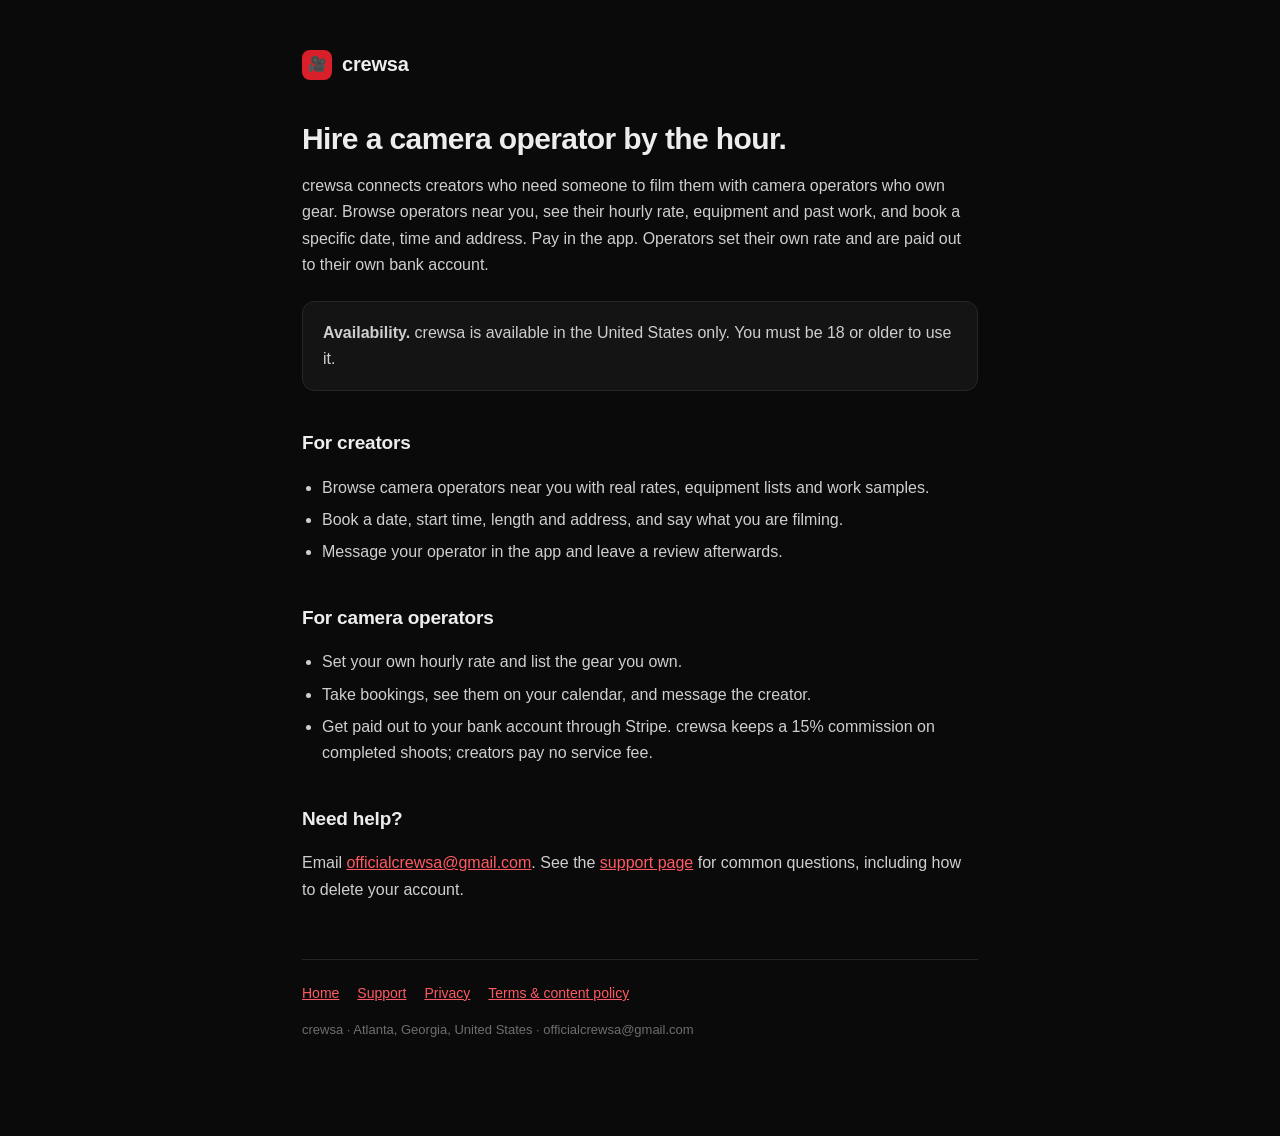
==== index.html @ b3a7b1f4 "crewsa website: support, privacy, terms, payout return pages" ====
<!doctype html><html lang="en"><head><meta charset="utf-8"><meta name="viewport" content="width=device-width,initial-scale=1"><link rel="stylesheet" href="_style.css"><title>crewsa — hire a camera operator by the hour</title></head>
<body><div class="wrap"><header><div class="mark">&#127909;</div><div class="brand">crewsa</div></header>
<h1>Hire a camera operator by the hour.</h1>
<p>crewsa connects creators who need someone to film them with camera operators who own gear. Browse operators near you, see their hourly rate, equipment and past work, and book a specific date, time and address. Pay in the app. Operators set their own rate and are paid out to their own bank account.</p>
<div class="card"><p style="margin:0"><strong>Availability.</strong> crewsa is available in the United States only. You must be 18 or older to use it.</p></div>
<h2>For creators</h2>
<ul><li>Browse camera operators near you with real rates, equipment lists and work samples.</li><li>Book a date, start time, length and address, and say what you are filming.</li><li>Message your operator in the app and leave a review afterwards.</li></ul>
<h2>For camera operators</h2>
<ul><li>Set your own hourly rate and list the gear you own.</li><li>Take bookings, see them on your calendar, and message the creator.</li><li>Get paid out to your bank account through Stripe. crewsa keeps a 15% commission on completed shoots; creators pay no service fee.</li></ul>
<h2>Need help?</h2>
<p>Email <a href="mailto:officialcrewsa@gmail.com">officialcrewsa@gmail.com</a>. See the <a href="support/">support page</a> for common questions, including how to delete your account.</p>
<nav><a href="./">Home</a><a href="support/">Support</a><a href="privacy/">Privacy</a><a href="terms/">Terms &amp; content policy</a></nav><footer>crewsa &middot; Atlanta, Georgia, United States &middot; officialcrewsa@gmail.com</footer></div></body></html>
---- _style.css ----
:root{color-scheme:dark}
*{box-sizing:border-box}
body{margin:0;background:#0a0a0a;color:#ededed;font:16px/1.65 -apple-system,BlinkMacSystemFont,"Segoe UI",Roboto,Helvetica,Arial,sans-serif}
.wrap{max-width:720px;margin:0 auto;padding:48px 22px 96px}
header{display:flex;align-items:center;gap:10px;margin-bottom:40px}
.mark{width:30px;height:30px;border-radius:8px;background:#d81f2a;display:flex;align-items:center;justify-content:center;font-size:15px}
.brand{font-weight:800;font-size:20px;letter-spacing:-.01em}
h1{font-size:30px;line-height:1.2;letter-spacing:-.02em;margin:0 0 8px}
h2{font-size:19px;margin:36px 0 10px;letter-spacing:-.01em}
.eff{color:#8b8b8b;font-size:14px;margin:0 0 28px}
p,li{color:#cfcfcf}
a{color:#ff5a63}
ul{padding-left:20px}
li{margin:6px 0}
.card{background:#141414;border:1px solid #262626;border-radius:12px;padding:18px 20px;margin:22px 0}
nav{margin-top:56px;padding-top:22px;border-top:1px solid #242424;font-size:14px}
nav a{margin-right:18px}
footer{margin-top:14px;color:#6e6e6e;font-size:13px}
code{background:#1b1b1b;padding:2px 6px;border-radius:5px;font-size:14px}
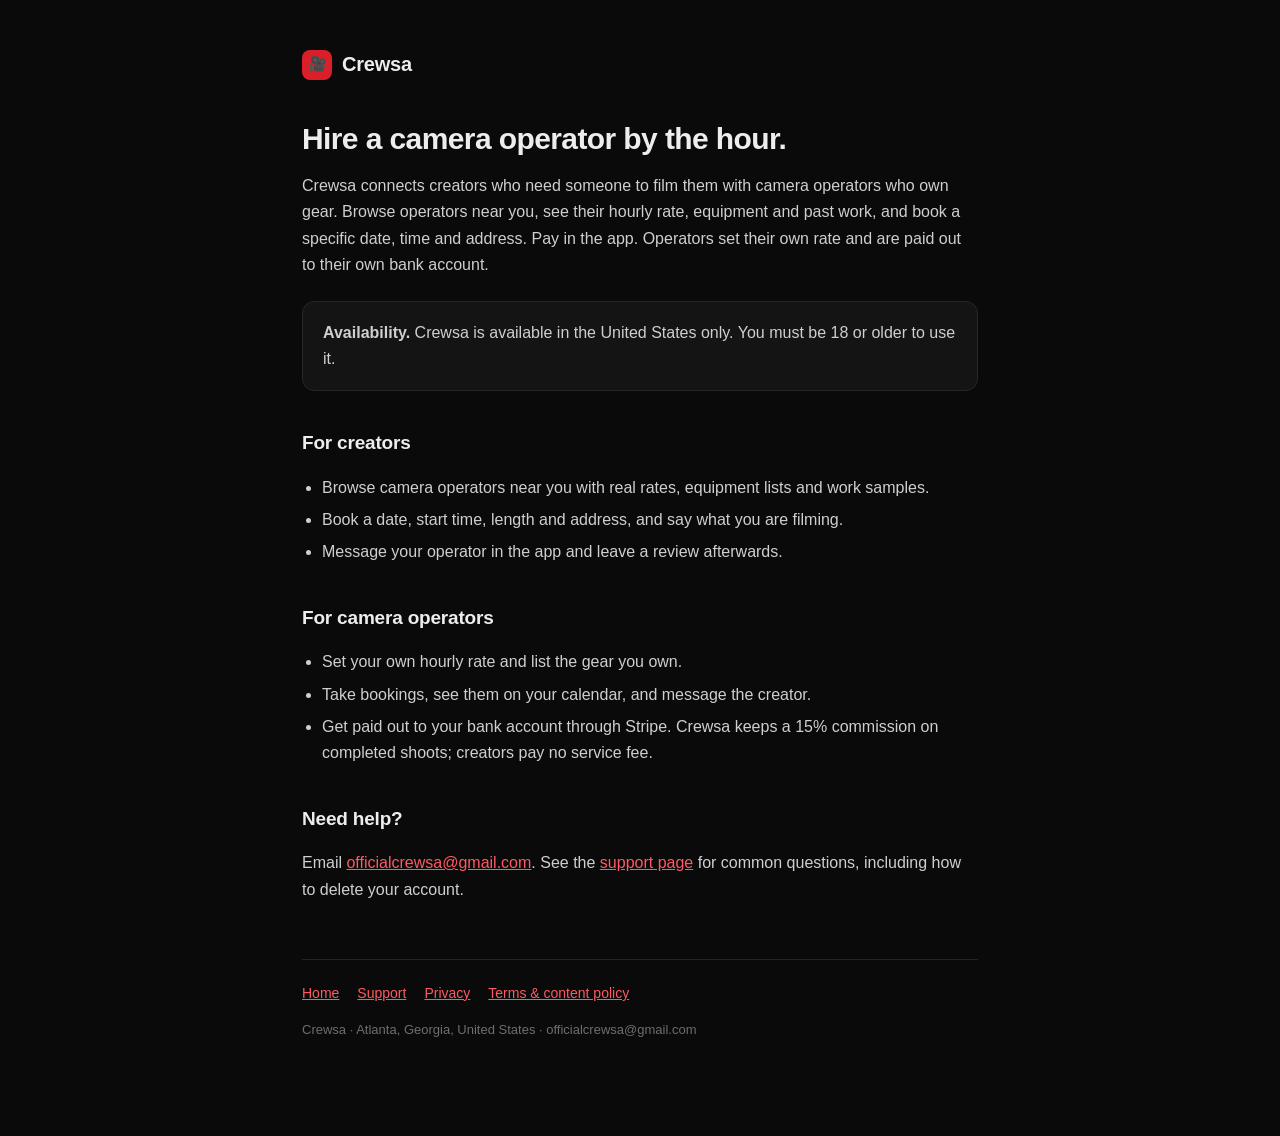
==== commit 1648d2a0: "brand: Crewsa" ====
--- a/index.html
+++ b/index.html
@@ -1,12 +1,12 @@
-<!doctype html><html lang="en"><head><meta charset="utf-8"><meta name="viewport" content="width=device-width,initial-scale=1"><link rel="stylesheet" href="_style.css"><title>crewsa — hire a camera operator by the hour</title></head>
-<body><div class="wrap"><header><div class="mark">&#127909;</div><div class="brand">crewsa</div></header>
+<!doctype html><html lang="en"><head><meta charset="utf-8"><meta name="viewport" content="width=device-width,initial-scale=1"><link rel="stylesheet" href="_style.css"><title>Crewsa — hire a camera operator by the hour</title></head>
+<body><div class="wrap"><header><div class="mark">&#127909;</div><div class="brand">Crewsa</div></header>
 <h1>Hire a camera operator by the hour.</h1>
-<p>crewsa connects creators who need someone to film them with camera operators who own gear. Browse operators near you, see their hourly rate, equipment and past work, and book a specific date, time and address. Pay in the app. Operators set their own rate and are paid out to their own bank account.</p>
-<div class="card"><p style="margin:0"><strong>Availability.</strong> crewsa is available in the United States only. You must be 18 or older to use it.</p></div>
+<p>Crewsa connects creators who need someone to film them with camera operators who own gear. Browse operators near you, see their hourly rate, equipment and past work, and book a specific date, time and address. Pay in the app. Operators set their own rate and are paid out to their own bank account.</p>
+<div class="card"><p style="margin:0"><strong>Availability.</strong> Crewsa is available in the United States only. You must be 18 or older to use it.</p></div>
 <h2>For creators</h2>
 <ul><li>Browse camera operators near you with real rates, equipment lists and work samples.</li><li>Book a date, start time, length and address, and say what you are filming.</li><li>Message your operator in the app and leave a review afterwards.</li></ul>
 <h2>For camera operators</h2>
-<ul><li>Set your own hourly rate and list the gear you own.</li><li>Take bookings, see them on your calendar, and message the creator.</li><li>Get paid out to your bank account through Stripe. crewsa keeps a 15% commission on completed shoots; creators pay no service fee.</li></ul>
+<ul><li>Set your own hourly rate and list the gear you own.</li><li>Take bookings, see them on your calendar, and message the creator.</li><li>Get paid out to your bank account through Stripe. Crewsa keeps a 15% commission on completed shoots; creators pay no service fee.</li></ul>
 <h2>Need help?</h2>
 <p>Email <a href="mailto:officialcrewsa@gmail.com">officialcrewsa@gmail.com</a>. See the <a href="support/">support page</a> for common questions, including how to delete your account.</p>
-<nav><a href="./">Home</a><a href="support/">Support</a><a href="privacy/">Privacy</a><a href="terms/">Terms &amp; content policy</a></nav><footer>crewsa &middot; Atlanta, Georgia, United States &middot; officialcrewsa@gmail.com</footer></div></body></html>
+<nav><a href="./">Home</a><a href="support/">Support</a><a href="privacy/">Privacy</a><a href="terms/">Terms &amp; content policy</a></nav><footer>Crewsa &middot; Atlanta, Georgia, United States &middot; officialcrewsa@gmail.com</footer></div></body></html>
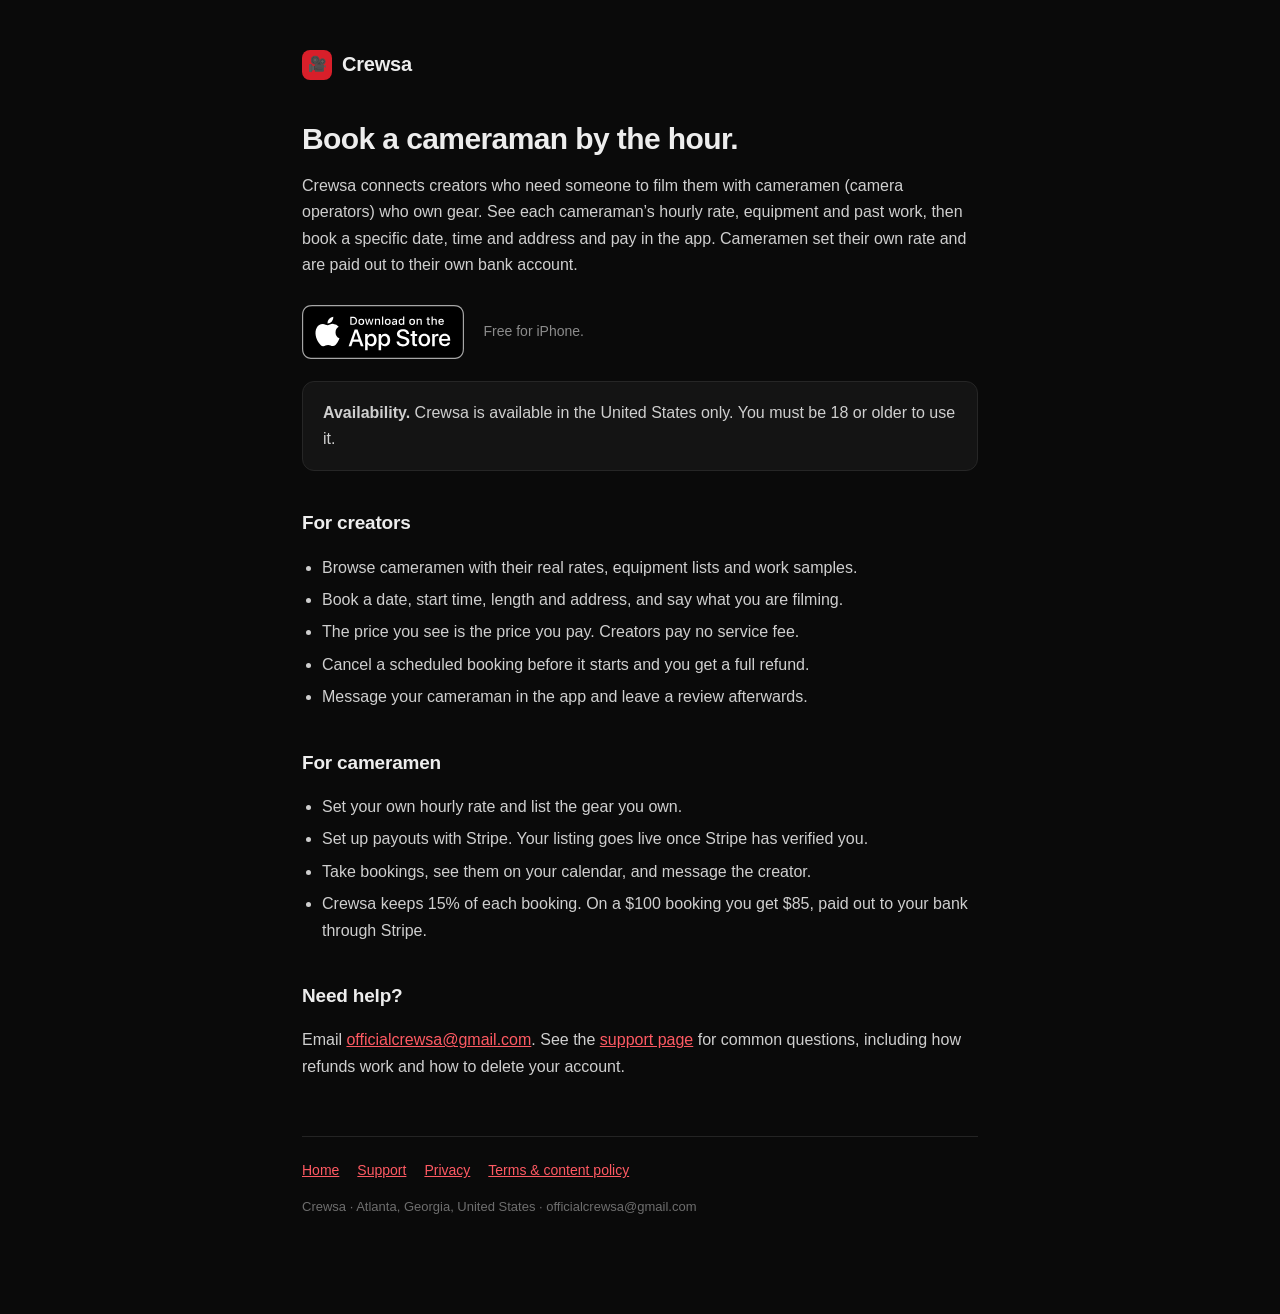
==== commit 9cbbe527: "site: account deletion cancels open bookings; icons and App Store badge" ====
--- a/index.html
+++ b/index.html
@@ -1,12 +1,39 @@
-<!doctype html><html lang="en"><head><meta charset="utf-8"><meta name="viewport" content="width=device-width,initial-scale=1"><link rel="stylesheet" href="_style.css"><title>Crewsa — hire a camera operator by the hour</title></head>
+<!doctype html><html lang="en"><head><meta charset="utf-8"><meta name="viewport" content="width=device-width,initial-scale=1">
+<title>Crewsa — book a cameraman by the hour</title>
+<meta name="description" content="Crewsa is a free iPhone app for booking a cameraman by the hour. See their rate, gear and past work, book a date and address, and pay in the app. US only, 18+.">
+<meta name="apple-itunes-app" content="app-id=6807652087">
+<meta name="theme-color" content="#0a0a0a">
+<link rel="canonical" href="https://crewsa.app/">
+<link rel="icon" type="image/png" href="favicon.png">
+<link rel="apple-touch-icon" href="apple-touch-icon.png">
+<meta property="og:type" content="website">
+<meta property="og:site_name" content="Crewsa">
+<meta property="og:url" content="https://crewsa.app/">
+<meta property="og:title" content="Crewsa — book a cameraman by the hour">
+<meta property="og:description" content="Free iPhone app. See a cameraman's rate, gear and past work, book a date and address, and pay in the app. US only, 18+.">
+<meta property="og:image" content="https://crewsa.app/og.jpg">
+<meta property="og:image:type" content="image/jpeg">
+<meta property="og:image:width" content="1200">
+<meta property="og:image:height" content="630">
+<meta property="og:image:alt" content="Crewsa: book a cameraman by the hour">
+<meta name="twitter:card" content="summary_large_image">
+<meta name="twitter:title" content="Crewsa — book a cameraman by the hour">
+<meta name="twitter:description" content="Free iPhone app. See a cameraman's rate, gear and past work, book a date and address, and pay in the app. US only, 18+.">
+<meta name="twitter:image" content="https://crewsa.app/og.jpg">
+<meta name="twitter:image:alt" content="Crewsa: book a cameraman by the hour">
+<link rel="stylesheet" href="_style.css"></head>
 <body><div class="wrap"><header><div class="mark">&#127909;</div><div class="brand">Crewsa</div></header>
-<h1>Hire a camera operator by the hour.</h1>
-<p>Crewsa connects creators who need someone to film them with camera operators who own gear. Browse operators near you, see their hourly rate, equipment and past work, and book a specific date, time and address. Pay in the app. Operators set their own rate and are paid out to their own bank account.</p>
+<h1>Book a cameraman by the hour.</h1>
+<p>Crewsa connects creators who need someone to film them with cameramen (camera operators) who own gear. See each cameraman&rsquo;s hourly rate, equipment and past work, then book a specific date, time and address and pay in the app. Cameramen set their own rate and are paid out to their own bank account.</p>
+<!-- TODO(pt): App Store Connect only counts ct= campaign traffic when the link also carries your provider token.
+     Get it from App Store Connect > Apps > Crewsa > App Analytics > Campaigns (link generator), then change the href to
+     https://apps.apple.com/us/app/crewsa/id6807652087?pt=YOUR_TOKEN&amp;ct=site&amp;mt=8 -->
+<div class="get"><a class="badge" href="https://apps.apple.com/us/app/crewsa/id6807652087?ct=site"><img src="app-store-badge.svg" width="162" height="54" alt="Download on the App Store"></a><p class="note">Free for iPhone.</p></div>
 <div class="card"><p style="margin:0"><strong>Availability.</strong> Crewsa is available in the United States only. You must be 18 or older to use it.</p></div>
 <h2>For creators</h2>
-<ul><li>Browse camera operators near you with real rates, equipment lists and work samples.</li><li>Book a date, start time, length and address, and say what you are filming.</li><li>Message your operator in the app and leave a review afterwards.</li></ul>
-<h2>For camera operators</h2>
-<ul><li>Set your own hourly rate and list the gear you own.</li><li>Take bookings, see them on your calendar, and message the creator.</li><li>Get paid out to your bank account through Stripe. Crewsa keeps a 15% commission on completed shoots; creators pay no service fee.</li></ul>
+<ul><li>Browse cameramen with their real rates, equipment lists and work samples.</li><li>Book a date, start time, length and address, and say what you are filming.</li><li>The price you see is the price you pay. Creators pay no service fee.</li><li>Cancel a scheduled booking before it starts and you get a full refund.</li><li>Message your cameraman in the app and leave a review afterwards.</li></ul>
+<h2>For cameramen</h2>
+<ul><li>Set your own hourly rate and list the gear you own.</li><li>Set up payouts with Stripe. Your listing goes live once Stripe has verified you.</li><li>Take bookings, see them on your calendar, and message the creator.</li><li>Crewsa keeps 15% of each booking. On a $100 booking you get $85, paid out to your bank through Stripe.</li></ul>
 <h2>Need help?</h2>
-<p>Email <a href="mailto:officialcrewsa@gmail.com">officialcrewsa@gmail.com</a>. See the <a href="support/">support page</a> for common questions, including how to delete your account.</p>
+<p>Email <a href="mailto:officialcrewsa@gmail.com">officialcrewsa@gmail.com</a>. See the <a href="support/">support page</a> for common questions, including how refunds work and how to delete your account.</p>
 <nav><a href="./">Home</a><a href="support/">Support</a><a href="privacy/">Privacy</a><a href="terms/">Terms &amp; content policy</a></nav><footer>Crewsa &middot; Atlanta, Georgia, United States &middot; officialcrewsa@gmail.com</footer></div></body></html>
--- a/_style.css
+++ b/_style.css
@@ -17,3 +17,9 @@
 nav a{margin-right:18px}
 footer{margin-top:14px;color:#6e6e6e;font-size:13px}
 code{background:#1b1b1b;padding:2px 6px;border-radius:5px;font-size:14px}
+/* Apple's badge rules: official artwork only, unaltered, at least 40px tall, with clear space of a quarter of its height on every side. */
+.get{display:flex;flex-wrap:wrap;align-items:center;gap:14px 20px;margin:26px 0 8px}
+.badge{display:inline-block;padding:14px;margin:-14px;line-height:0}
+.badge img{height:54px;width:auto;display:block}
+.get .note{margin:0;color:#8b8b8b;font-size:14px}
+h3{font-size:16px;margin:22px 0 6px}
